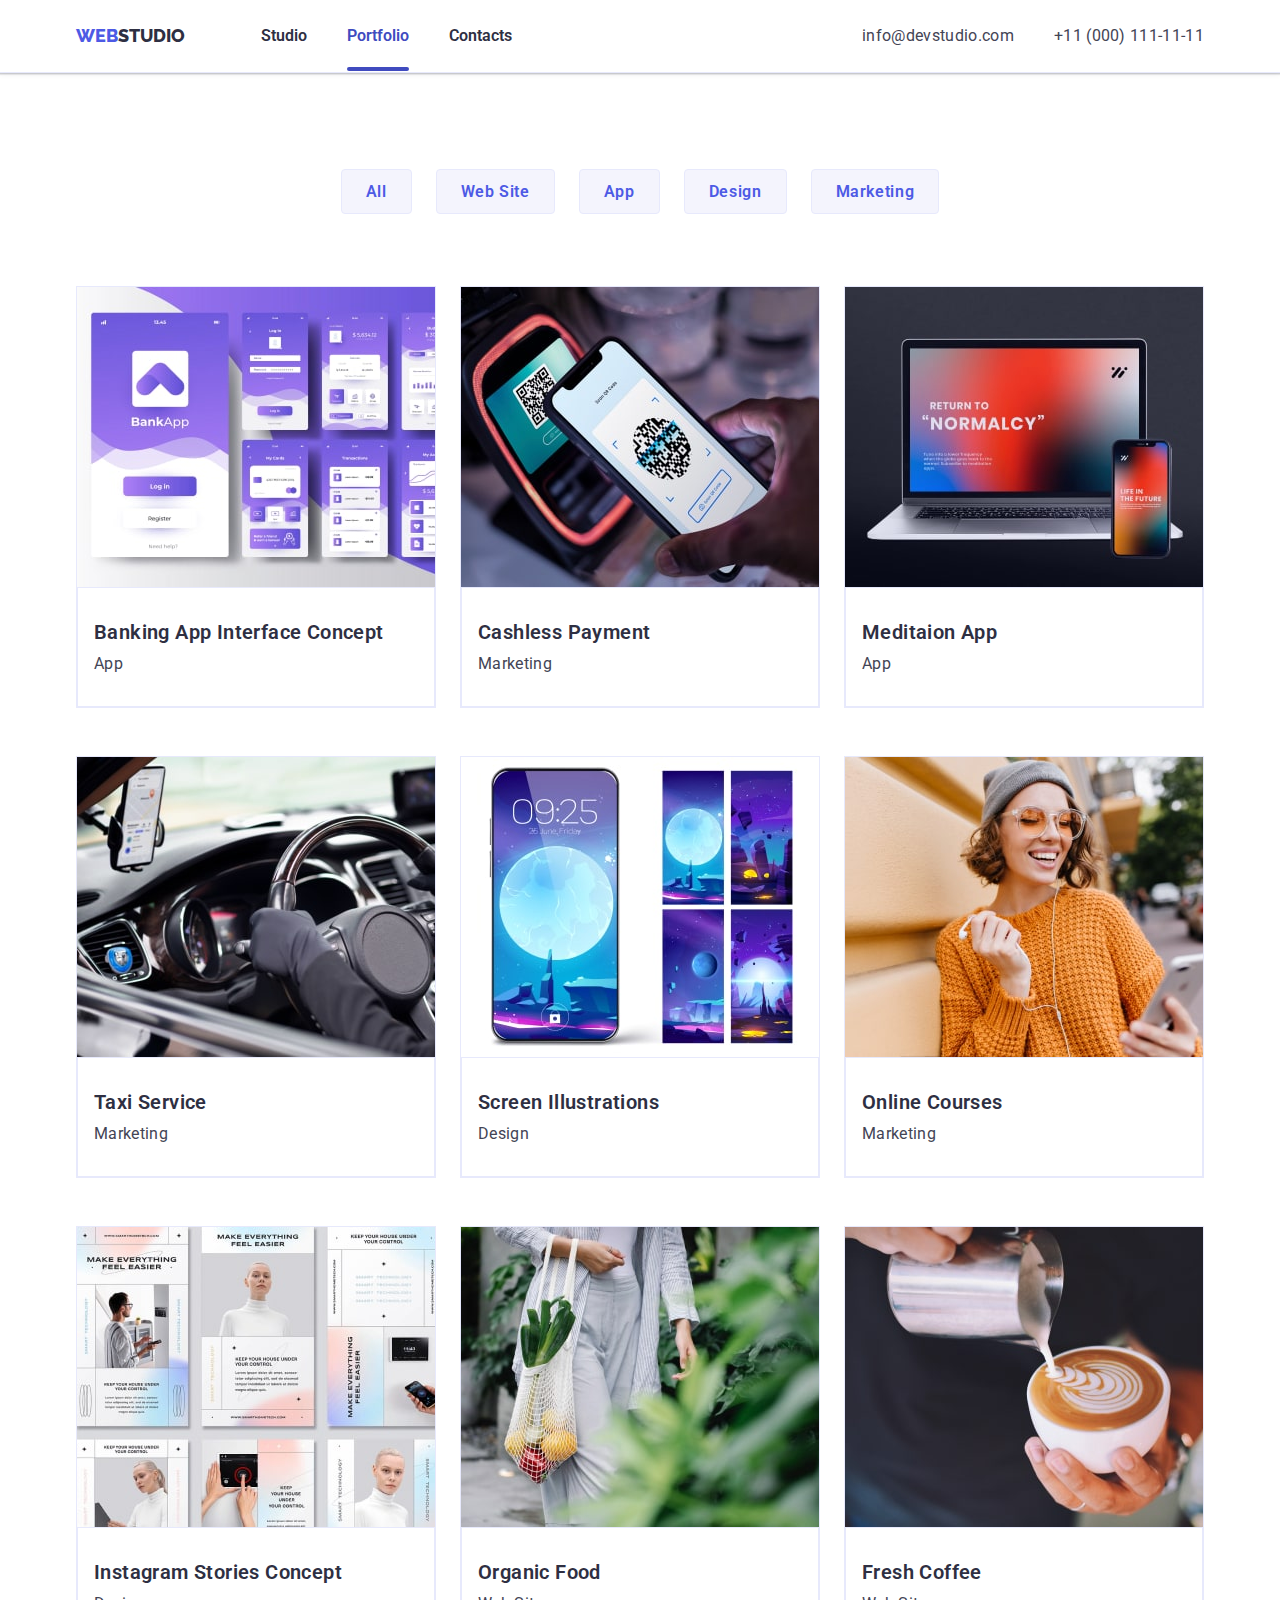
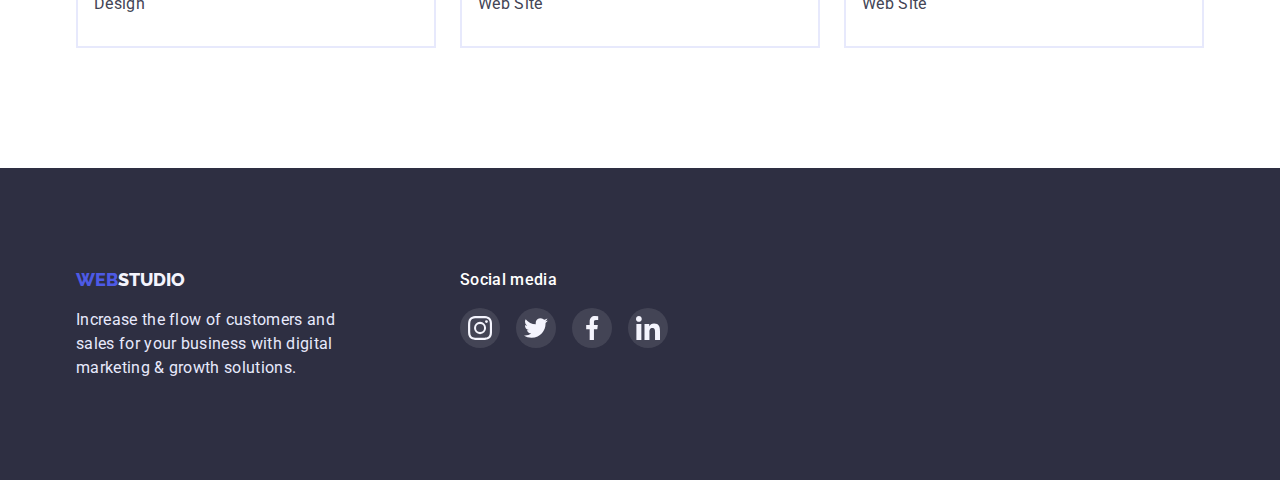
==== portfolio.html @ a52f6fe4 "Initial commit" ====
<!DOCTYPE html>
<html lang="en">
  <head>
    <meta charset="UTF-8" />
    <meta http-equiv="X-UA-Compatible" content="IE=edge" />
    <meta name="viewport" content="width=device-width, initial-scale=1.0" />
    <title>WebStudio</title>
    <link
    rel="stylesheet"
    href="https://cdnjs.cloudflare.com/ajax/libs/animate.css/4.1.1/animate.min.css"
  />
    <link rel="preconnect" href="https://fonts.googleapis.com"><link rel="preconnect" href="https://fonts.gstatic.com" crossorigin><link href="https://fonts.googleapis.com/css2?family=Raleway:wght@800&family=Roboto:wght@400;500;700;900&display=swap" rel="stylesheet">
    <link rel="stylesheet" href="https://github.com/sindresorhus/modern-normalize"/>
    <link rel="stylesheet" href="./css/styles.css" />
  </head>
  <body>
    <!--Header-->
    <header class="page-header">
      <div class="container header-container">
        <nav class="page-nav">
          <a class="logo-web link" href="./index.html"> WEB<span class="studio">STUDIO</span> </a>
          <ul class="menu list">
            <li class="menu-iten"
            ><a class="menu-link link " href="./index.html">Studio</a></li
            >
            <li class="menu-iten"
            ><a class="menu-link link current" href="./portfolio.html">Portfolio</a></li
            >
            <li class="menu-iten"
            ><a class="menu-link link" href="">Contacts</a></li
            >
          </ul>
        </nav>
        <ul class="list list-container">
          <li class="mail">
            <a class="mail-studio link" href="mailto:info@devstudio.com">info@devstudio.com</a>
          </li>
          <li class="phone">
            <a class="phone-number link" href="tel:+11(000)1111111">+11 (000) 111-11-11</a>
          </li>
        </ul>
      </div>
      
    </header>
    <!--Main-->
    <main class="main">
      <section class="galery">
        <div class="container">
          <h1 class="title title-line">Portfolio</h1>
        <!--Button-->
        <ul class="list list-btn">
          <li><button class="modal-btn" type="button">All</button></li>
          <li><button class="modal-btn" type="button">Web Site</button></li>
          <li><button class="modal-btn" type="button">App</button></li>
          <li><button class="modal-btn" type="button">Design</button></li>
          <li><button class="modal-btn" type="button">Marketing</button></li>
        </ul>
        
          <ul class="list list-galery">
          <li class="list-item-galery">
            <div class="owerley">
              <img
              src="./images/img1.jpg"
              alt="App interface"
              width="360"
              height="300" />
              <p class="submenu-text">
                  14 Stylish and User-Friendly App Design Concepts · Task Manager App · Calorie Tracker App · Exotic Fruit Ecommerce App · Cloud Storage App
                </p>
            </div>
              <div class="container-img submenu">
                <h2 class="name">Banking App Interface Concept</h2>
                <p class="subname">App</p>
                
              </div>
            
          </li>
          <li class="list-item-galery">
            <div class="owerley">
              <img
              src="./images/img2.jpg"
              alt="Cashless Payment"
              width="360"
              height="300" />
              <p class="submenu-text">
                  14 Stylish and User-Friendly App Design Concepts · Task Manager App · Calorie Tracker App · Exotic Fruit Ecommerce App · Cloud Storage App
                </p>
            </div>
              <div class="container-img submenu">
                <h2 class="name">Cashless Payment</h2>
                <p class="subname">Marketing</p>
                
              </div>
            
          </li>
          <li class="list-item-galery">
            <div class="owerley">
              <img
              src="./images/img3.jpg"
              alt="laptop and mobile phone"
              width="360"
              height="300" />
              <p class="submenu-text">
                  14 Stylish and User-Friendly App Design Concepts · Task Manager App · Calorie Tracker App · Exotic Fruit Ecommerce App · Cloud Storage App
                </p>
            </div>
              <div class="container-img submenu">
                <h2 class="name">Meditaion App</h2>
                <p class="subname">App</p>
                
              </div>
            
          </li>
          <li class="list-item-galery">
            <div class="owerley">
              <img
              src="./images/img4.jpg"
              alt="interior of the car"
              width="360"
              height="300" />
              <p class="submenu-text">
                  14 Stylish and User-Friendly App Design Concepts · Task Manager App · Calorie Tracker App · Exotic Fruit Ecommerce App · Cloud Storage App
                </p>
            </div>
              <div class="container-img submenu">
                <h2 class="name">Taxi Service</h2>
                <p class="subname">Marketing</p>
                
              </div>
          </li>
          <li class="list-item-galery">
            <div class="owerley">
              <img
              src="./images/img5.jpg"
              alt="phone themes"
              width="360"
              height="300" />
              <p class="submenu-text">
                  14 Stylish and User-Friendly App Design Concepts · Task Manager App · Calorie Tracker App · Exotic Fruit Ecommerce App · Cloud Storage App
                </p>
            </div>
              <div class="container-img submenu">
                <h2 class="name">Screen Illustrations</h2>
                <p class="subname">Design</p>
                
              </div>
            
          </li>
          <li class="list-item-galery">
            <div class="owerley">
              <img src="./images/img6.jpg" alt="women" width="360" height="300" />
            <p class="submenu-text">
                14 Stylish and User-Friendly App Design Concepts · Task Manager App · Calorie Tracker App · Exotic Fruit Ecommerce App · Cloud Storage App
              </p>
            </div>
            <div class="container-img submenu">
              <h2 class="name">Online Courses</h2>
              <p class="subname">Marketing</p>
              
            </div>
            
          </li>
          <li class="list-item-galery">
            <div class="owerley">
              <img
              src="./images/img7.jpg"
              alt="Instagram Stories"
              width="360"
              height="300" />
              <p class="submenu-text">
                  14 Stylish and User-Friendly App Design Concepts · Task Manager App · Calorie Tracker App · Exotic Fruit Ecommerce App · Cloud Storage App
                </p>
            </div>
              <div class="container-img submenu">
                <h2 class="name">Instagram Stories Concept</h2>
                <p class="subname">Design</p>
                
              </div>
            
          </li>
          <li class="list-item-galery">
            <div class="owerley">
              <img
              src="./images/img8.jpg"
              alt="organic food"
              width="360"
              height="300" />
              <p class="submenu-text">
                  14 Stylish and User-Friendly App Design Concepts · Task Manager App · Calorie Tracker App · Exotic Fruit Ecommerce App · Cloud Storage App
                </p>
            </div>
              <div class="container-img submenu">
                <h2 class="name">Organic Food</h2>
                <p class="subname">Web Site</p>
                
              </div>            
          </li>
          <li class="list-item-galery">
            <div class="owerley">
              <img
              src="./images/img9.jpg"
              alt="coffee"
              width="360"
              height="300"  />
              <p class="submenu-text">
                  14 Stylish and User-Friendly App Design Concepts · Task Manager App · Calorie Tracker App · Exotic Fruit Ecommerce App · Cloud Storage App
                </p>
            </div>
            
              <div class="container-img submenu">
                <h2 class="name">Fresh Coffee</h2>
                <p class="subname">Web Site</p>
                
              </div>            
          </li>
        </ul>
        </div>
      </section>
    </main>
    <!--Footer-->
    <footer class="footer">
      <div class="container">
        <ul class="list list-footer">
          <li class="list-item-footer"><a class="logo-web link" href="./index.html">WEB<span class="studio-footer">STUDIO</span></a>
        <p class="subname paragraf"
        >Increase the flow of customers and sales for your business with digital
        marketing & growth solutions.</p
        ></li>
          <li class="list-item-footer"><p class="subname social">Social media</p>
        <ul class="list soc-media">
                  <li class="soc-media-item"><a href="" class="link soc-media-link">
                    <svg class="soc-media-icon" width="24" height="24">
                      <use href="./images/icon.svg#icon-instagram-2"></use>
                    </svg>
                  </a></li>
                  <li class="soc-media-item"><a href="" class="link soc-media-link"><svg class="soc-media-icon" width="24" height="24">
                      <use href="./images/icon.svg#icon-twitter-1"></use>
                    </svg></a></li>
                  <li class="soc-media-item"><a href="" class="link soc-media-link"><svg class="soc-media-icon" width="24" height="24">
                      <use href="./images/icon.svg#icon-facebook-1"></use>
                    </svg></a></li>
                  <li class="soc-media-item"><a href="" class="link soc-media-link"><svg class="soc-media-icon" width="24" height="24">
                      <use href="./images/icon.svg#icon-linkedin-1"></use>
                    </svg></a></li>
                </ul></li>
        </ul>
      </div>
    </footer>
  </body>
</html>
---- css/styles.css ----
:root {
    --primary-font: 'Roboto',
        sans-serif;
    --secondary-font: 'Raleway',
        sans-serif;
    --text-color: #2E2F42;
    --paragraf-color: #434455;
    --btn-color: #4D5AE5;
    --btn-background: #404BBF ;
}
*{
    margin: 0;
    padding: 0;
    list-style: none;
    box-sizing: border-box;
}
.list {
    list-style: none;
}

.link {
    text-decoration: none;
}
p, h1, h2, h3, h4, h5, h6 {
    margin: 0;
}
ul {
    margin: 0;
    padding-left: 0;
}
img {
    display: block;
}
body {
font-family: var(--primary-font);
color: var(--text-color);
}

/*-- Header--*/
.page-header {
    border-bottom: 1px solid #E7E9FC;
    box-shadow: 0px 2px 1px rgba(46, 47, 66, 0.08), 0px 1px 1px rgba(46, 47, 66, 0.16), 0px 1px 6px rgba(46, 47, 66, 0.08);
}
.container {
    width: 1158px;
    padding-left: 15px;
    padding-right: 15px;
    margin: 0 auto;
}
.header-container {
    display: flex;
    height: 72px;
    background: #FFFFFF;
}   
.header-container::after{
    content: "";
   
    height: 1px;
    
}
.page-nav {
    display: flex;
    align-items: center;
    margin-right: auto;
}
.logo-web {
    font-family: var(--secondary-font);
    font-weight: 800;
    font-size: 18px;
    line-height: 1.33;
    color: var(--btn-color);
    margin-right: 76px;
    }
.studio {
    color: var(--text-color);
    }
.studio-footer {
    color: #F4F4FD;
    
}
.menu {
    
    display: flex;
    gap: 40px;
}

.menu-link.current {
    color: #404BBF;
}
.current::after {
    position: absolute;
    left: 0;
    bottom: -26px;
    content: "";
    display: block;
    width: 100%;
    height: 4px;
    background-color: var(--btn-background);
    border-radius: 2px;
}

.menu-link {
    position: relative;
    font-weight: 600;
    font-size: 16px;
    line-height: 1.5;
    color:  var(--text-color);
} 
.list-container {
    display: flex;
    gap: 40px;
    justify-content: center;
    align-items: center;
    
}
.mail-studio, .phone-number {
    font-weight: 400;
    font-size: 16px;
    line-height: 1.5;
    letter-spacing: 0.02em;
    color: #434455;
}
.phone-number {
}
/*--/Header--*/
/*--Hero--*/
.hero {
    padding-top: 188px;
    padding-bottom: 188px;
    background: #2E2F42;
    background-image: linear-gradient(rgba(46, 47, 66, 0.7),
    rgba(46, 47, 66, 0.7)), url(../images/hero-bg.jpg);
    background-repeat: no-repeat;
    background-position: center;
    background-size: cover;
}
.title {
    display: none;
}

.main {}
.main-title {
    font-weight: 600;
    font-size: 56px;
    line-height: 1.07;
    letter-spacing: 0.02em;
    color: #FFFFFF;
    margin-bottom: 48px;
    text-align: center;
} 
.modal-btn {
    font-family: var(--primary-font);
    font-weight: 600;
    font-size: 16px;
    line-height: 1.19;
    display: flex;
    letter-spacing: 0.04em;
    cursor: pointer;
    color: var(--btn-color);
    background: #F4F4FD;
    border: 1px solid #E7E9FC;
    border-radius: 4px;
    padding: 12px 24px;
    display: block;
    margin: 0 auto;
    transition-property: background-color, color, box-shadow, border;
    transition-duration: 250ms;
    transition-timing-function: cubic-bezier(0.4, 0, 0.2, 1);
} 
.hero-btn {
    background: var(--btn-color);
    color: #FFFFFF;
    box-shadow: 0px 4px 4px rgba(0, 0, 0, 0.15);
    border-radius: 4px;
    border: 1px solid var(--btn-color);
    transition-property: background-color, color, box-shadow, border;
    transition-duration: 250ms;
    transition-timing-function: cubic-bezier(0.4,0, 0.2, 1);
} 
.modal-btn:hover,
.modal-btn:focus {
    background: var(--btn-background);
    color: #FFFFFF;
    box-shadow: 0px 4px 4px rgba(0, 0, 0, 0.15);
}  
.hero-btn:hover, .hero-btn:focus {
    background: var(--btn-background);
    color: #FFFFFF;
    box-shadow: 0px 4px 4px rgba(0, 0, 0, 0.15);
    border: 1px solid var(--btn-background);
}
/*-- Modal--*/
.backdrop {
    position: fixed;
    top: 0;
    left: 0;
    width: 100%;
    height: 100%;
    background: rgba(46, 47, 66, 0.4);
    transition-property: opacity, visibility;
    transition-duration: 250ms;
    transition-timing-function: cubic-bezier(0.4, 0, 0.2, 1);
}
.is-hidden {
    opacity: 0;
    visibility: hidden;
    pointer-events: none;
    
}
.modal {
    position: absolute;
    top: 50%;
    left: 50%;
    width: 408px;
    min-height: 576px;
    background: #FCFCFC;
    border-radius: 4px;
    transform: translate(-50%, -50%) scaley(1);
    transition: transform 250ms cubic-bezier(0.4, 0, 0.2, 1);
}
.backdrop.is-hidden .modal {
    transform: translate(-50%, -50%) scaley(0);

}

.modal-close-btn-icon {
    position: absolute;
    top: 24px;
    right: 24px;
    background: #E7E9FC;
    border: 1px solid rgba(0, 0, 0, 0.1);
    border-radius: 50%;
    cursor: pointer;
}
/*--/Modal--*/
.list-btn {
    display: flex;
    gap: 24px;
    justify-content: center;  
    margin-bottom: 72px;
    
}
.list-galery {
    display: flex;
    flex-wrap: wrap;
    column-gap: 24px;
    row-gap: 48px;
}
.galery {
    padding-top: 96px;
    padding-bottom: 120px;
}
.list-item-galery {
    
    width: 360px;
    background: #FFFFFF;
    border: 1px solid #E7E9FC;
    cursor: pointer;
    transition-property: border, box-shadow;
    transition-duration: 250ms;
    transition-timing-function: cubic-bezier(0.4,
    0, 0.2, 1);
}
.list-item-galery:hover,
.list-item-galery:focus {
    display: block;
    border: 0.5px solid #F4F4FD;
    box-shadow: 0px 1px 6px rgba(46, 47, 66, 0.08), 0px 1px 1px rgba(46, 47, 66, 0.16), 0px 2px 1px rgba(46, 47, 66, 0.08);
} 

.submenu {    
    padding: 0;
    margin: 0;
    list-style: none;    
}
.owerley {
    position: relative;
    overflow: hidden;

}
.submenu-text {
    position: absolute;
    left: 0;
    top: 0;
    width: 360px;
    height: 100%;
    transform: translate(0, 100%);
    transition: transform 250ms cubic-bezier(0.4,
    0, 0.2, 1);;
    padding-top: 40px;
    padding-left: 32px;
    padding-right: 32px;
    font-weight: 400;
    font-size: 16px;
    line-height: 1.5;
    letter-spacing: 0.02em;
    color: #F4F4FD;
    background-color: var(--btn-color);
    
    
}
.list-item-galery:hover .submenu-text,
.list-item-galery:focus .submenu-text {
    transform: translate(0, 0);

}
.qual {
    padding-top: 120px;
    padding-bottom: 120px;
}
.quality-icon {
    display: flex;
    width: 264px;
    height: 112px;
    margin-bottom: 8px;
    text-align: center;
    justify-content: center;
    align-items: center;
    background-color: #F4F4FD;
    border-radius: 4px;
    
}
.list-qual {
    display: flex;
    gap: 24px;
}
.quality-list {
    width: 264px;
}
.icon-svg {}
    
    
/*.quality-list::before {
    display: block;
    content: "";
    height: 112px;
    background-image: url(../images/icon.svg#);
    background-color: #F4F4FD;    
}*/
.quality {
    font-weight: 600;
    font-size: 20px;
    line-height: 1.2;
    letter-spacing: 0.02em;
    margin-bottom: 8px;
}
.text-list {
    font-size: 16px;
    line-height: 1.5;
    letter-spacing: 0.02em;
    color: var(--paragraf-color);
}
.work {
    padding-bottom: 120px;
}
.subtitle {
    font-weight: 600;
    font-size: 36px;
    line-height: 1.11;
    letter-spacing: 0.02em;
    text-transform: capitalize;
    margin-bottom: 72px;
    text-align: center;
}
.subtitle-list {
    display: flex;
    gap: 24px;
}
.our-team {
    padding-top: 120px;
    padding-bottom: 120px;
    background: #F4F4FD;
}
.list-our-team {
    display: flex;
    column-gap: 24px;
    row-gap: 0;
}
.container-work {
    box-sizing: border-box;
    width: 264px;
    background-color: #FFFFFF;
    box-shadow: 0px 1px 6px rgba(46, 47, 66, 0.08), 0px 1px 1px rgba(46, 47, 66, 0.16), 0px 2px 1px rgba(46, 47, 66, 0.08);
    border-radius: 0px 0px 4px 4px;
    text-align: center;
    padding-bottom: 32px; 
      
}
.soc-list {
    display: flex;
    justify-content: center;
    gap: 24px;
    padding-top: 8px;

}
.soc-list-item {
    width: 40px;
    height: 40px;
}
.soc-list-link {
    width: 100%;
    height: 100%;
    background-color: var(--btn-color);
    border-radius: 50%;
    display: flex;
    align-items: center;
    justify-content: center;
    transition-property: background-color;
    transition-duration: 250ms;
    transition-timing-function: cubic-bezier(0.4, 0, 0.2, 1);
}
.soc-list-link:hover,
.soc-list-link:focus {
    background-color: var(--btn-background);
}
.soc-list-icon {
    fill: #F4F4FD;
}
.container-img {
    max-width: 360px;
    max-height: 120px;
    background: #FFFFFF;
    border: 1px solid #E7E9FC;
    padding-bottom: 32px;
    padding-left: 16px;
    
    
}
.list-item-team {
    background-color: #FFFFFF;
    border-radius: 0px 0px 4px 4px;
    
}

.name {
    font-weight: 600;
    font-size: 20px;
    line-height: 1.2;
    letter-spacing: 0.02em;
    margin-top: 32px;
    margin-bottom: 8px;
    
}

.subname {
    font-size: 16px;
    line-height: 1.5;
    letter-spacing: 0.02em;
    color: var(--paragraf-color);
    max-width: 264px;
}
.customers {
    padding-top: 130px;
    padding-bottom: 120px;
}
.list-customers {
    display: flex;
    justify-content: center;
    gap: 24px;
    
}
.list-item-customers {
    width: 168px;
    height: 88px;
}
.link-customers {
    width: 100%;
    height: 100%;
    
    border: 1px solid #8E8F99;
    border-radius: 4px;
    display: flex;
    align-items: center;
    justify-content: center;
    transition-property: border-color;
    transition-duration: 250ms;
    transition-timing-function: cubic-bezier(0.4, 0, 0.2, 1);
} 
.icon-customers {
    fill: #8E8F99;
    left: 19.05%;
    right: 19.05%;
    top: 18.18%;
    bottom: 18.18%;
    transition-property: fill;
    transition-duration: 250ms;
    transition-timing-function: cubic-bezier(0.4, 0, 0.2, 1);
}
.link-customers:hover,
.link-customers:focus {
    border-color: var(--btn-background);
}
.link-customers:hover .icon-customers,
.link-customers:focus .icon-customers {
    fill: var(--btn-background);
}
/*--/Hero--*/
/*--Footer--*/
.footer {
    padding-top: 100px;
    padding-bottom: 100px;
    background: #2E2F42;
}

.paragraf {
    color: #E7E9FC;
    margin-top: 16px;   
}
.social {
    font-weight: 500;
    font-size: 16px;
    line-height: 1.5;
    letter-spacing: 0.02em;
    color: #FFFFFF;
}
.list-footer {
    display: flex;
    gap: 120px;
    
}
.list-item-footer {
    
}
.soc-media {
    display: flex;
    justify-content: center;
    gap: 16px;
    padding-top: 16px;
}
.soc-media-item {
    width: 40px;
    height: 40px;
}
.soc-media-link {
    width: 100%;
    height: 100%;
    background-color:rgba(255, 255, 255, 0.1);
    border-radius: 50%;
    display: flex;
    align-items: center;
    justify-content: center;
    transition-property: background-color;
    transition-duration: 250ms;
    transition-timing-function: cubic-bezier(0.4, 0, 0.2, 1);
}
.soc-media-link:hover,
.soc-media-link:focus {
    background-color: #31D0AA;
}
.soc-media-icon {
    fill: #F4F4FD;
}

/*--/Footer--*/
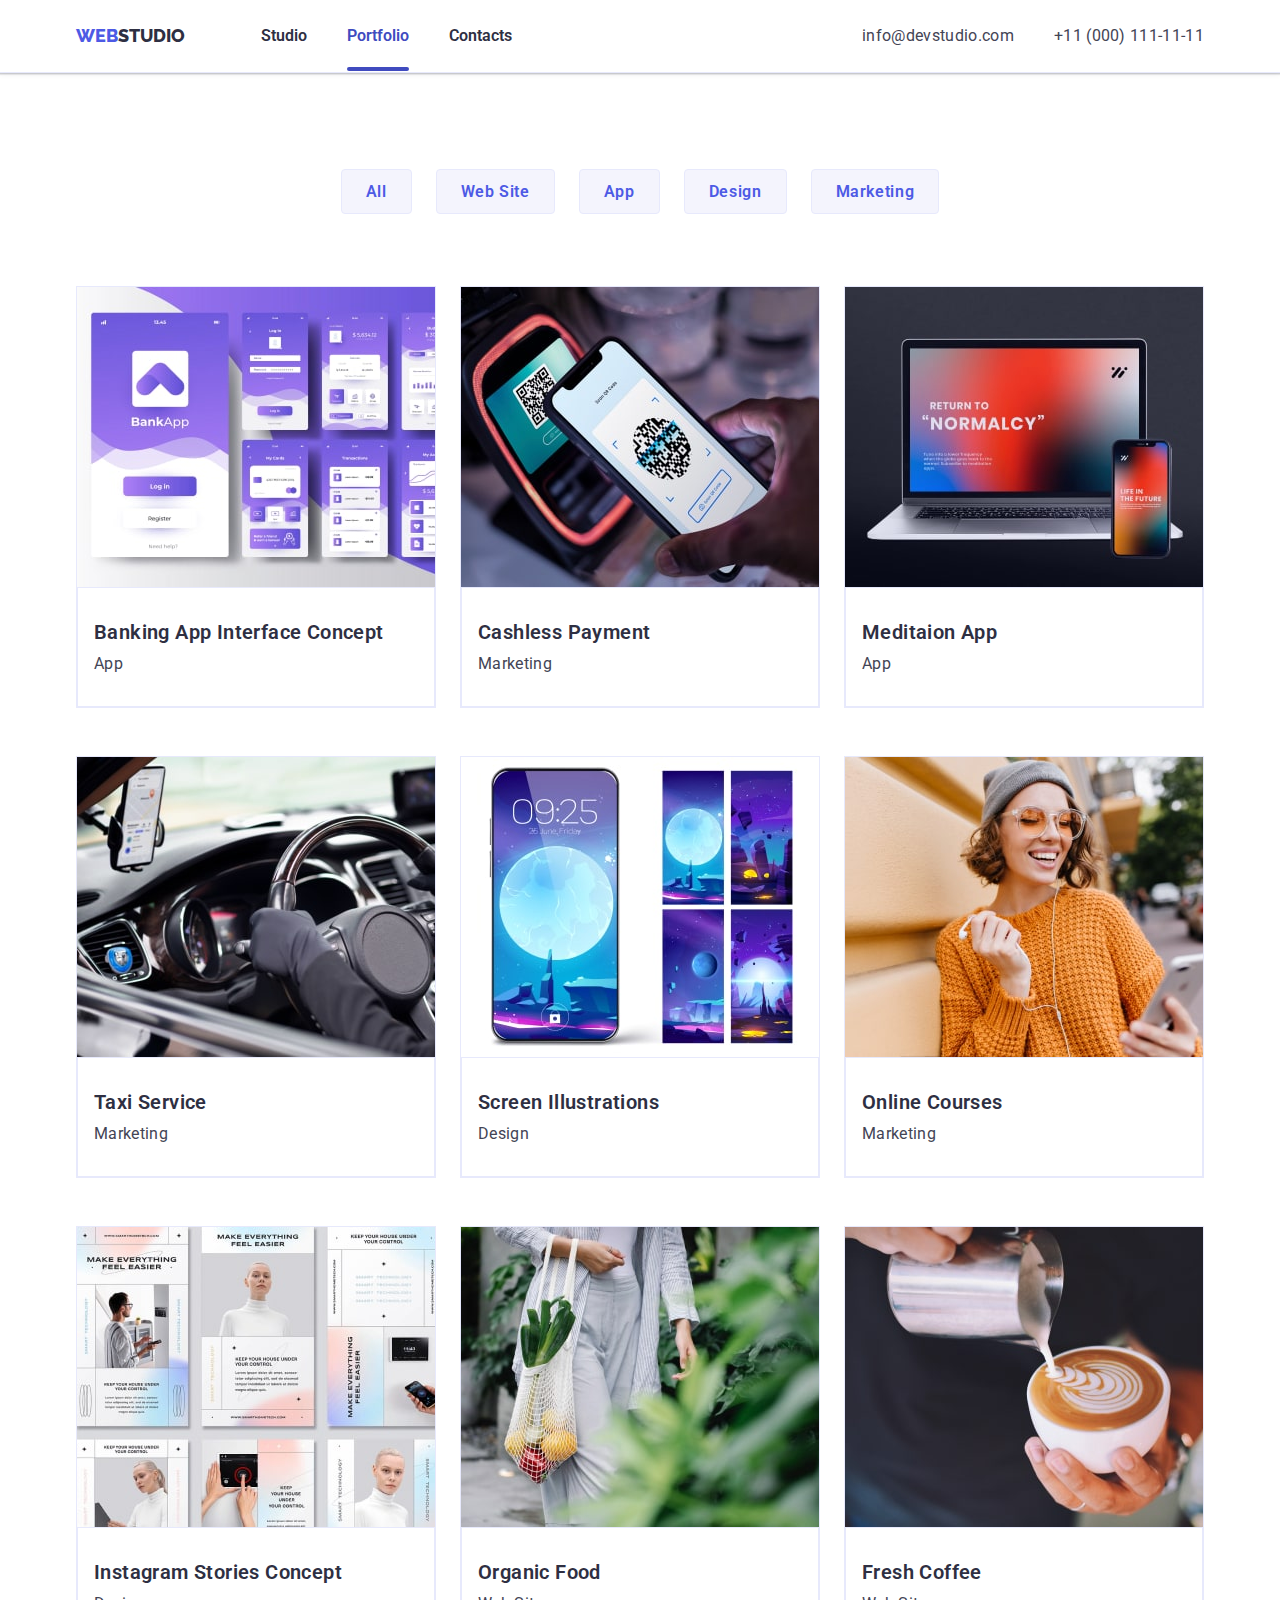
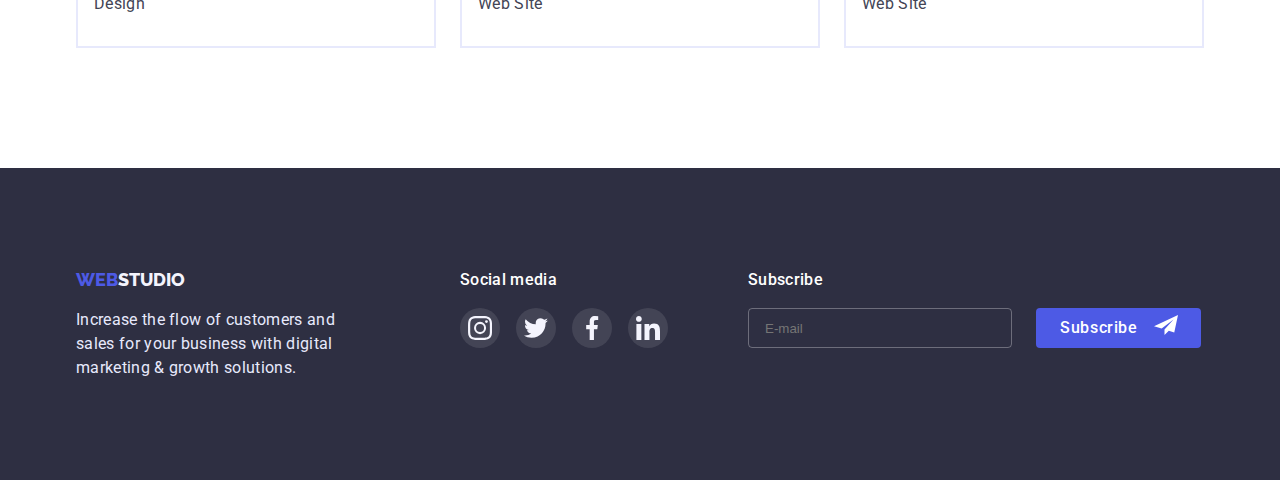
==== commit 3b8fe024: "оформлення футера на портфоліо" ====
--- a/portfolio.html
+++ b/portfolio.html
@@ -219,7 +219,7 @@
     </main>
     <!--Footer-->
     <footer class="footer">
-      <div class="container">
+      <div class="container foot">
         <ul class="list list-footer">
           <li class="list-item-footer"><a class="logo-web link" href="./index.html">WEB<span class="studio-footer">STUDIO</span></a>
         <p class="subname paragraf"
@@ -244,6 +244,13 @@
                     </svg></a></li>
                 </ul></li>
         </ul>
+          <div class="sub-field"> 
+            <p class="subname sub">Subscribe</p>                        <input type="email" class="sub-input" name="user-email" placeholder="E-mail"  id="user-email">
+          </div>
+          <button type="submit" class="sub-btn">Subscribe<a href="" class="link "><svg class="sub-icon" width="24" height="24">
+                      <use href="./images/icon.svg#icon-Frame-3"></use>
+                    </svg></a></button>
+        
       </div>
     </footer>
   </body>
--- a/css/styles.css
+++ b/css/styles.css
@@ -53,10 +53,8 @@
     background: #FFFFFF;
 }   
 .header-container::after{
-    content: "";
-   
-    height: 1px;
-    
+    content: "";   
+    height: 1px;    
 }
 .page-nav {
     display: flex;
@@ -75,18 +73,14 @@
     color: var(--text-color);
     }
 .studio-footer {
-    color: #F4F4FD;
-    
-}
-.menu {
-    
+    color: #F4F4FD;    
+}
+.menu {    
     display: flex;
     gap: 40px;
 }
 
-.menu-link.current {
-    color: #404BBF;
-}
+
 .current::after {
     position: absolute;
     left: 0;
@@ -97,6 +91,9 @@
     height: 4px;
     background-color: var(--btn-background);
     border-radius: 2px;
+}
+.menu-link.current {
+    color: #404BBF;
 }
 
 .menu-link {
@@ -171,8 +168,8 @@
     background: var(--btn-color);
     color: #FFFFFF;
     box-shadow: 0px 4px 4px rgba(0, 0, 0, 0.15);
-    border-radius: 4px;
     border: 1px solid var(--btn-color);
+    border-radius: 4px;    
     transition-property: background-color, color, box-shadow, border;
     transition-duration: 250ms;
     transition-timing-function: cubic-bezier(0.4,0, 0.2, 1);
@@ -189,6 +186,7 @@
     box-shadow: 0px 4px 4px rgba(0, 0, 0, 0.15);
     border: 1px solid var(--btn-background);
 }
+
 /*-- Modal--*/
 .backdrop {
     position: fixed;
@@ -212,7 +210,10 @@
     top: 50%;
     left: 50%;
     width: 408px;
-    min-height: 576px;
+    min-height: 584px;
+    padding-left: 24px;
+    padding-right: 24px;
+    padding-top: 72px;
     background: #FCFCFC;
     border-radius: 4px;
     transform: translate(-50%, -50%) scaley(1);
@@ -222,8 +223,9 @@
     transform: translate(-50%, -50%) scaley(0);
 
 }
-
-.modal-close-btn-icon {
+.modal-close-btn {
+    width: 24px;
+    height: 24px;
     position: absolute;
     top: 24px;
     right: 24px;
@@ -231,7 +233,128 @@
     border: 1px solid rgba(0, 0, 0, 0.1);
     border-radius: 50%;
     cursor: pointer;
-}
+    display: flex;
+    align-items: center;
+    justify-content: center;
+}
+.modal-close-btn-icon {
+    fill: #000000;
+   
+}
+
+.modal-input {
+    width: 100%;
+    height: 40px;
+    background-color: #FCFCFC;
+    border: 1px solid rgba(33, 33, 33, 0.2);
+    border-radius: 4px;
+    padding-left: 38px;
+    font-weight: 400;
+    outline: none;
+} 
+.modal-input:focus {
+    border-color: var(--btn-color) ;
+}
+.modal-input:focus + .input-icon {
+    fill: var(--btn-color);
+}
+.modal-field {
+    margin-bottom: 8px;
+    
+} 
+.input-wrap {
+    position: relative;
+}
+.input-icon { 
+    position: absolute;
+    left: 16px;
+    top: 50%;
+    transform: translateY(-50%);
+    width: 18px;
+    height: 24px;
+}
+
+.modal-input::placeholder {
+   
+}
+.modal-title {
+    font-weight: 500;
+    font-size: 16px;
+    line-height: 1.5;
+    text-align: center;
+    color: var(--text-color);
+    margin-bottom: 14px;
+}
+.input-text {
+    display: inline-block;
+    margin-bottom: 4px;
+    font-weight: 400;
+    font-size: 12px;
+    line-height: 1.33;
+    color: #8E8F99;
+    
+}
+.modal-comment {
+    padding-top: 8px;
+    padding-left: 16px;
+    width: 100%;
+    height: 120px;
+    background-color: #FCFCFC;
+    border: 1px solid rgba(33, 33, 33, 0.2);
+    border-radius: 4px;
+    resize: none;
+    outline: none;
+}
+.modal-comment:focus {
+    border-color: var(--btn-color);
+}
+.modal-comment::placeholder {
+    font-weight: 400;
+    font-size: 12px;
+    line-height: 1.33;
+    color: rgba(117, 117, 117, 0.5);
+}
+.input-check {}
+.check-text {
+    display: flex;
+    font-weight: 400;
+    font-size: 12px;
+    line-height: 16px;
+    letter-spacing: 0.04em;
+    color: #757575;
+    margin-bottom: 24px;
+}
+
+.check {
+    
+    
+}
+.privacy {
+    color: var(--btn-color);
+    margin-left: 5px;
+}
+.check-icon {
+    fill: transparent;
+    width: 16px;
+    height: 16px;
+    border: 1.25px solid #2E2F42;
+    border-radius: 2px;
+    display: flex;
+    align-items: center;
+    justify-content: center;
+    margin-right: 8px;
+}
+.input-check:checked + .check-text .check .check-icon{
+    background-color: var(--btn-background);
+    border: transparent;
+    fill: #F4F4FD;
+}
+.submit {
+    margin-bottom: 24px;
+}
+
+
+
 /*--/Modal--*/
 .list-btn {
     display: flex;
@@ -501,6 +624,9 @@
     padding-bottom: 100px;
     background: #2E2F42;
 }
+.foot {
+    display: flex;
+    }
 
 .paragraf {
     color: #E7E9FC;
@@ -526,6 +652,7 @@
     justify-content: center;
     gap: 16px;
     padding-top: 16px;
+    
 }
 .soc-media-item {
     width: 40px;
@@ -550,5 +677,60 @@
 .soc-media-icon {
     fill: #F4F4FD;
 }
+.sub-field {
+    margin-left: 80px;
+}
+
+.sub {
+    font-weight: 500;
+    font-size: 16px;
+    line-height: 1.5;
+    letter-spacing: 0.02em;
+    color: #FFFFFF;
+    margin-bottom: 16px;
+}
+.sub-input {
+    width: 264px;
+    height: 40px;
+    background-color: transparent;
+    border: 1px solid rgba(255, 255, 255, 0.3);
+    border-radius: 4px;
+    padding-left: 16px;
+    font-weight: 400;
+    outline: none;
+}
+.sub-btn {
+    width: 165px;
+    height: 40px;
+    margin-top: 40px;
+    margin-left: 24px;
+    font-family: var(--primary-font);
+    font-weight: 500;
+    font-size: 16px;
+    line-height: 1.5;
+    display: flex;
+    align-items: center;
+    text-align: center;
+    letter-spacing: 0.04em;
+    gap: 16px;
+    cursor: pointer;
+    color:#FFFFFF;
+    background: var(--btn-color);
+    border: var(--btn-color);
+    border-radius: 4px;
+    padding: 8px 24px;
+    transition-property: background-color, color, box-shadow;
+    transition-duration: 250ms;
+    transition-timing-function: cubic-bezier(0.4, 0, 0.2, 1);
+}
+.sub-btn:hover,
+.sub-btn:focus {
+    background: var(--btn-background);
+    color: #FFFFFF;
+    box-shadow: 0px 4px 4px rgba(0, 0, 0, 0.15);
+}
+.sub-icon {
+    fill:#FFFFFF;
+}
 
 /*--/Footer--*/
